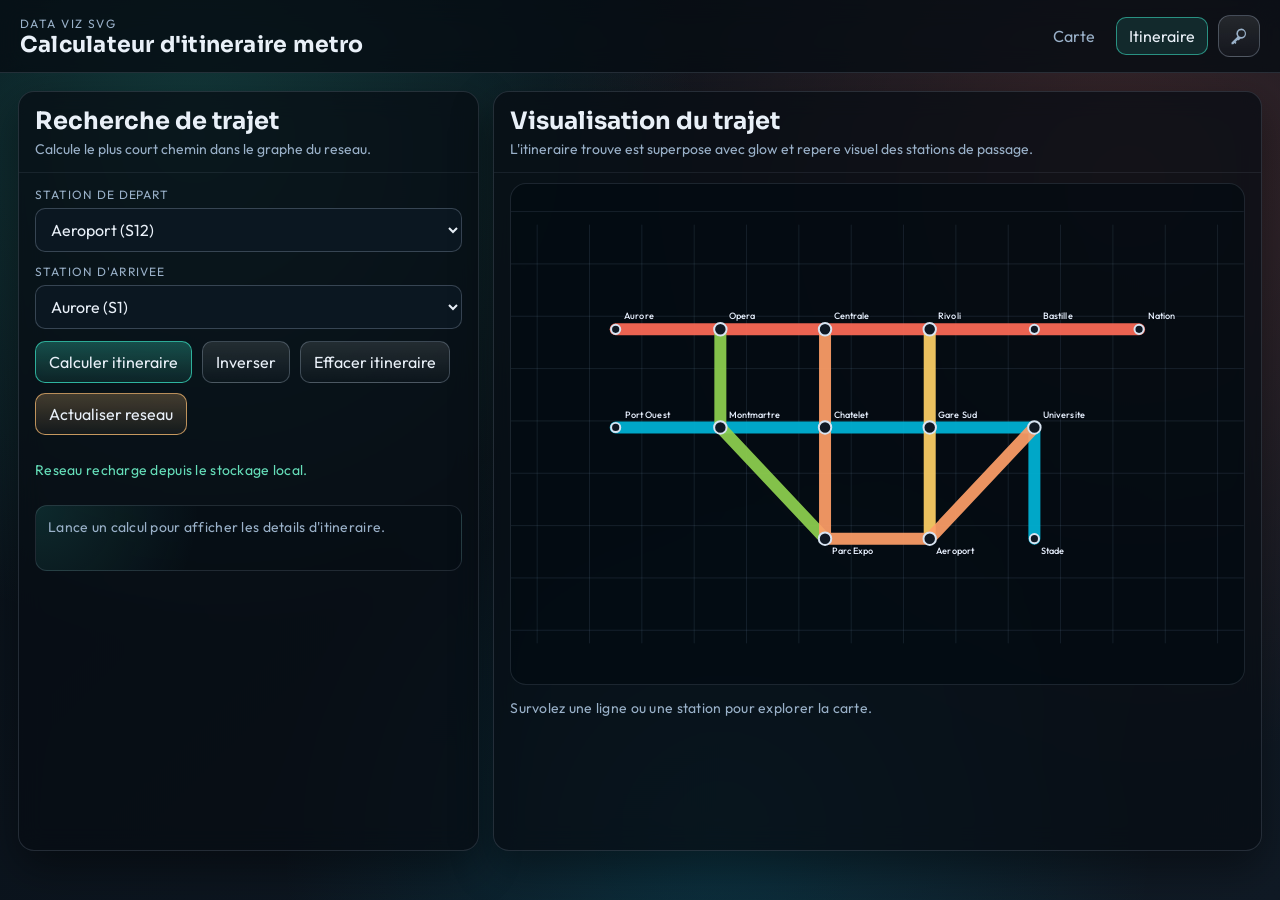
==== route.html @ add994b6 "Initial commit" ====
<!doctype html>
<html lang="fr">
<head>
  <meta charset="UTF-8">
  <meta name="viewport" content="width=device-width, initial-scale=1.0">
  <title>Calcul Itineraire Metro</title>
  <link rel="stylesheet" href="css/base.css">
  <link rel="stylesheet" href="css/map.css">
  <link rel="stylesheet" href="css/route.css">
</head>
<body>
  <div class="page-shell">
    <header class="topbar">
      <div class="brand">
        <p>Data Viz SVG</p>
        <h1>Calculateur d'itineraire metro</h1>
      </div>
      <div class="topbar-actions">
        <nav class="nav-links" aria-label="Navigation principale">
          <a href="index.html">Carte</a>
          <a class="active" href="route.html">Itineraire</a>
        </nav>
        <a class="admin-key-btn" href="admin.html" aria-label="Acceder au panel securise">
          <svg viewBox="0 0 24 24" aria-hidden="true">
            <path d="M14.9 3a6.1 6.1 0 0 0-4.83 9.83L3 19.9V22h2.1l1.5-1.5 1 1 1.4-1.4-1-1L9.9 17h2l1.63-1.63A6.1 6.1 0 1 0 14.9 3zm0 2a4.1 4.1 0 1 1 0 8.2 4.1 4.1 0 0 1 0-8.2z"></path>
          </svg>
        </a>
      </div>
    </header>

    <main class="page-content">
      <div class="route-layout">
        <section class="panel planner-panel">
          <div class="panel-head">
            <h2>Recherche de trajet</h2>
            <p>Calcule le plus court chemin dans le graphe du reseau.</p>
          </div>

          <div class="panel-body">
            <div>
              <label for="start-station">Station de depart</label>
              <select id="start-station"></select>
            </div>

            <div>
              <label for="end-station">Station d'arrivee</label>
              <select id="end-station"></select>
            </div>

            <div class="actions-row">
              <button id="calculate-route" class="primary" type="button">Calculer itineraire</button>
              <button id="invert-route" type="button">Inverser</button>
              <button id="clear-route" type="button">Effacer itineraire</button>
              <button id="reload-network" class="warn" type="button">Actualiser reseau</button>
            </div>

            <p id="planner-message" class="status-text">Selectionne un depart et une arrivee puis lance le calcul.</p>

            <div class="route-output">
              <p id="route-summary" class="status-text route-summary">Lance un calcul pour afficher les details d'itineraire.</p>
              <div id="route-metrics" class="route-metrics hidden">
                <article class="metric-card">
                  <p class="metric-label">Distance</p>
                  <p id="metric-distance" class="metric-value">-</p>
                </article>
                <article class="metric-card">
                  <p class="metric-label">Duree estimee</p>
                  <p id="metric-duration" class="metric-value">-</p>
                </article>
                <article class="metric-card">
                  <p class="metric-label">Correspondances</p>
                  <p id="metric-transfers" class="metric-value">-</p>
                </article>
              </div>
              <div id="route-line-chips" class="route-line-chips"></div>
              <ul id="route-steps" class="route-steps"></ul>
            </div>
          </div>
        </section>

        <section class="panel map-panel">
          <div class="panel-head">
            <h2>Visualisation du trajet</h2>
            <p>L'itineraire trouve est superpose avec glow et repere visuel des stations de passage.</p>
          </div>
          <div class="panel-body">
            <div class="map-shell">
              <svg id="route-map" aria-label="Carte itineraire"></svg>
            </div>
            <p id="route-map-status" class="status-text">Survole une ligne ou une station pour details contextuels.</p>
            <div id="route-tooltip" class="tooltip" aria-hidden="true"></div>
          </div>
        </section>
      </div>
    </main>
  </div>

  <script type="module" src="js/pages/routePage.js"></script>
</body>
</html>
---- css/base.css ----
@import url("https://fonts.googleapis.com/css2?family=Sora:wght@400;600;700&family=Outfit:wght@400;500;600;700&display=swap");

:root {
  --bg-0: #081018;
  --bg-1: #101a25;
  --panel: rgba(7, 13, 20, 0.74);
  --panel-soft: rgba(7, 13, 20, 0.55);
  --panel-border: rgba(208, 228, 255, 0.14);
  --text-main: #e9f0f8;
  --text-muted: #9ab1c9;
  --accent: #39d8bd;
  --accent-2: #ffd166;
  --danger: #ff7f7f;
  --ok: #66dfba;
  --shadow: 0 16px 42px rgba(0, 0, 0, 0.42);
  --radius: 16px;
}

* {
  box-sizing: border-box;
}

html,
body {
  width: 100%;
  min-height: 100%;
  margin: 0;
}

body {
  font-family: "Outfit", "Sora", "Segoe UI", sans-serif;
  color: var(--text-main);
  background:
    radial-gradient(circle at 15% 15%, rgba(57, 216, 189, 0.2), transparent 38%),
    radial-gradient(circle at 88% 20%, rgba(255, 107, 87, 0.18), transparent 44%),
    radial-gradient(circle at 56% 92%, rgba(0, 181, 216, 0.16), transparent 40%),
    linear-gradient(135deg, var(--bg-0), var(--bg-1));
  background-attachment: fixed;
}

a {
  color: inherit;
  text-decoration: none;
}

.page-shell {
  min-height: 100vh;
  display: flex;
  flex-direction: column;
}

.topbar {
  position: sticky;
  top: 0;
  z-index: 30;
  display: flex;
  align-items: center;
  justify-content: space-between;
  gap: 12px;
  padding: 14px 20px;
  border-bottom: 1px solid var(--panel-border);
  background: rgba(6, 12, 19, 0.78);
  backdrop-filter: blur(12px);
}

.brand h1 {
  margin: 0;
  font-size: clamp(16px, 2.4vw, 22px);
  font-family: "Sora", "Outfit", sans-serif;
  letter-spacing: 0.01em;
}

.brand p {
  margin: 2px 0 0;
  color: var(--text-muted);
  font-size: 12px;
  letter-spacing: 0.12em;
  text-transform: uppercase;
}

.nav-links {
  display: flex;
  gap: 8px;
}

.topbar-actions {
  margin-left: auto;
  display: flex;
  align-items: center;
  gap: 10px;
}

.nav-links a {
  padding: 8px 12px;
  border-radius: 10px;
  border: 1px solid transparent;
  color: var(--text-muted);
  transition: border-color 150ms ease, color 150ms ease, background 150ms ease;
}

.nav-links a:hover,
.nav-links a.active {
  border-color: rgba(57, 216, 189, 0.6);
  color: var(--text-main);
  background: rgba(57, 216, 189, 0.13);
}

.admin-key-btn {
  width: 42px;
  height: 42px;
  display: inline-flex;
  align-items: center;
  justify-content: center;
  border-radius: 12px;
  border: 1px solid rgba(208, 228, 255, 0.26);
  color: var(--text-muted);
  background: linear-gradient(180deg, rgba(255, 255, 255, 0.1), rgba(255, 255, 255, 0.03));
  transition: border-color 150ms ease, color 150ms ease, background 150ms ease, transform 150ms ease;
}

.admin-key-btn svg {
  width: 20px;
  height: 20px;
  fill: currentColor;
}

.admin-key-btn:hover,
.admin-key-btn.active {
  color: var(--text-main);
  border-color: rgba(57, 216, 189, 0.8);
  background: linear-gradient(180deg, rgba(57, 216, 189, 0.24), rgba(57, 216, 189, 0.08));
  transform: translateY(-1px);
}

.page-content {
  width: min(1420px, 100%);
  margin: 0 auto;
  padding: 18px;
  flex: 1;
  display: flex;
  flex-direction: column;
  gap: 14px;
}

.panel {
  border: 1px solid var(--panel-border);
  background: var(--panel);
  border-radius: var(--radius);
  box-shadow: var(--shadow);
  backdrop-filter: blur(12px);
}

.panel-head {
  padding: 14px 16px;
  border-bottom: 1px solid rgba(206, 226, 248, 0.08);
}

.panel-head h2,
.panel-head h3 {
  margin: 0;
  font-family: "Sora", "Outfit", sans-serif;
}

.panel-head p {
  margin: 4px 0 0;
  color: var(--text-muted);
  font-size: 14px;
}

.panel-body {
  padding: 14px 16px;
}

.stack {
  display: flex;
  flex-direction: column;
  gap: 10px;
}

.split {
  display: grid;
  gap: 10px;
  grid-template-columns: repeat(2, minmax(0, 1fr));
}

label {
  font-size: 12px;
  text-transform: uppercase;
  letter-spacing: 0.08em;
  color: var(--text-muted);
  display: block;
  margin-bottom: 6px;
}

input,
select,
textarea,
button {
  font: inherit;
}

input,
select,
textarea {
  width: 100%;
  border: 1px solid rgba(196, 217, 239, 0.24);
  background: rgba(13, 24, 36, 0.88);
  color: var(--text-main);
  border-radius: 10px;
  padding: 10px 11px;
}

input:focus,
select:focus,
textarea:focus {
  outline: none;
  border-color: rgba(57, 216, 189, 0.8);
  box-shadow: 0 0 0 3px rgba(57, 216, 189, 0.18);
}

textarea {
  min-height: 100px;
  resize: vertical;
}

.actions-row {
  display: flex;
  gap: 10px;
  flex-wrap: wrap;
}

button {
  border: 1px solid rgba(208, 228, 255, 0.24);
  color: var(--text-main);
  background: linear-gradient(180deg, rgba(255, 255, 255, 0.11), rgba(255, 255, 255, 0.02));
  padding: 10px 13px;
  border-radius: 10px;
  cursor: pointer;
  transition: transform 140ms ease, border-color 140ms ease, background 140ms ease;
}

button:hover {
  transform: translateY(-1px);
  border-color: rgba(57, 216, 189, 0.76);
  background: linear-gradient(180deg, rgba(57, 216, 189, 0.18), rgba(57, 216, 189, 0.06));
}

button:active {
  transform: translateY(0);
}

button.primary {
  border-color: rgba(57, 216, 189, 0.75);
  background: linear-gradient(180deg, rgba(57, 216, 189, 0.3), rgba(57, 216, 189, 0.09));
}

button.warn {
  border-color: rgba(255, 193, 117, 0.7);
  background: linear-gradient(180deg, rgba(255, 193, 117, 0.24), rgba(255, 193, 117, 0.05));
}

button.danger {
  border-color: rgba(255, 127, 127, 0.7);
  background: linear-gradient(180deg, rgba(255, 127, 127, 0.24), rgba(255, 127, 127, 0.05));
}

.status-text {
  color: var(--text-muted);
  font-size: 14px;
  letter-spacing: 0.02em;
}

.hidden {
  display: none !important;
}

table {
  width: 100%;
  border-collapse: collapse;
  font-size: 14px;
}

thead th {
  text-align: left;
  padding: 8px;
  border-bottom: 1px solid rgba(196, 217, 239, 0.24);
  color: var(--text-muted);
  font-weight: 500;
}

tbody td {
  padding: 8px;
  border-bottom: 1px solid rgba(196, 217, 239, 0.12);
}

.badge {
  display: inline-flex;
  align-items: center;
  justify-content: center;
  padding: 2px 8px;
  border-radius: 999px;
  border: 1px solid rgba(57, 216, 189, 0.7);
  background: rgba(57, 216, 189, 0.14);
  color: var(--text-main);
  font-size: 12px;
}

@media (max-width: 900px) {
  .split {
    grid-template-columns: 1fr;
  }

  .topbar {
    flex-direction: column;
    align-items: flex-start;
  }

  .topbar-actions {
    width: 100%;
    justify-content: space-between;
  }
}
---- css/map.css ----
.map-shell {
  position: relative;
  border-radius: 16px;
  overflow: hidden;
  min-height: 500px;
  border: 1px solid rgba(206, 226, 248, 0.12);
  background: rgba(3, 10, 16, 0.64);
}

.mini-map-shell {
  min-height: 380px;
}

#metro-map,
#admin-map,
#route-map {
  width: 100%;
  height: 100%;
  min-height: inherit;
  display: block;
  cursor: grab;
  user-select: none;
  touch-action: none;
}

#metro-map.is-panning,
#admin-map.is-panning,
#route-map.is-panning {
  cursor: grabbing;
}

.tooltip {
  position: fixed;
  z-index: 80;
  pointer-events: none;
  opacity: 0;
  transform: translateY(6px) scale(0.98);
  transition: opacity 120ms ease, transform 120ms ease;
  border: 1px solid rgba(112, 226, 210, 0.5);
  background: rgba(6, 16, 24, 0.95);
  color: #e8f3ff;
  border-radius: 10px;
  padding: 7px 10px;
  font-size: 12px;
  letter-spacing: 0.02em;
  box-shadow: 0 8px 24px rgba(0, 0, 0, 0.4);
}

.tooltip.visible {
  opacity: 1;
  transform: translateY(0) scale(1);
}

.metro-line {
  fill: none;
  stroke-linecap: round;
  stroke-linejoin: round;
  stroke-width: var(--line-width, 12);
  opacity: 0.92;
  transition: opacity 220ms ease, stroke-width 220ms ease, filter 220ms ease;
  vector-effect: non-scaling-stroke;
}

.metro-line.is-dimmed {
  opacity: var(--line-inactive-opacity, 0.2);
}

.metro-line.is-active {
  opacity: 1;
  stroke-width: var(--line-active-width, 16);
  filter: drop-shadow(0 0 7px rgba(255, 255, 255, 0.26));
}

.metro-line-hit {
  fill: none;
  stroke: transparent;
  stroke-width: 26;
  pointer-events: stroke;
  vector-effect: non-scaling-stroke;
}

.route-line {
  fill: none;
  stroke: rgba(255, 255, 255, 0.9);
  stroke-width: 6;
  stroke-dasharray: 9 6;
  stroke-linecap: round;
  stroke-linejoin: round;
  vector-effect: non-scaling-stroke;
  filter: drop-shadow(0 0 8px rgba(255, 255, 255, 0.45));
  animation: routeFlow 1.2s linear infinite;
}

.route-line-glow {
  fill: none;
  stroke: rgba(89, 197, 255, 0.42);
  stroke-width: 14;
  stroke-linecap: round;
  stroke-linejoin: round;
  vector-effect: non-scaling-stroke;
  filter: blur(2px);
}

.station .station-dot {
  transition: opacity 180ms ease, stroke-width 180ms ease, filter 180ms ease;
}

.station .station-hit {
  fill: transparent;
  pointer-events: all;
}

.station .station-label {
  fill: #e7f1ff;
  font-size: var(--station-font-size, 14px);
  font-family: var(--font-family, "Outfit", "Segoe UI", sans-serif);
  font-weight: 500;
  letter-spacing: 0.01em;
  paint-order: stroke;
  stroke: rgba(6, 10, 18, 0.85);
  stroke-width: 3px;
  pointer-events: none;
}

.station.is-dimmed .station-dot,
.station.is-dimmed .station-label {
  opacity: 0.24;
}

.station.is-active .station-dot {
  filter: drop-shadow(0 0 8px rgba(255, 255, 255, 0.38));
  stroke-width: 4.5;
}

.station.is-route .station-dot {
  fill: rgba(255, 255, 255, 0.92);
  stroke: rgba(255, 255, 255, 0.95);
  stroke-width: 5;
  filter: drop-shadow(0 0 8px rgba(89, 197, 255, 0.65));
}

.grid line {
  stroke: rgba(143, 173, 203, 0.13);
  stroke-width: 1;
  vector-effect: non-scaling-stroke;
}

@keyframes routeFlow {
  to {
    stroke-dashoffset: -30;
  }
}
---- css/route.css ----
.route-layout {
  display: grid;
  grid-template-columns: minmax(320px, 0.9fr) minmax(0, 1.5fr);
  gap: 14px;
  min-height: calc(100vh - 140px);
}

.planner-panel .panel-body {
  display: flex;
  flex-direction: column;
  gap: 12px;
}

.route-output {
  border: 1px solid rgba(196, 217, 239, 0.14);
  border-radius: 12px;
  background:
    radial-gradient(circle at 0% 0%, rgba(57, 216, 189, 0.14), transparent 38%),
    rgba(7, 13, 20, 0.55);
  padding: 12px;
  max-height: 320px;
  overflow: auto;
}

.route-summary {
  margin: 0;
}

.route-metrics {
  margin-top: 10px;
  display: grid;
  grid-template-columns: repeat(3, minmax(0, 1fr));
  gap: 9px;
}

.metric-card {
  border: 1px solid rgba(196, 217, 239, 0.2);
  border-radius: 10px;
  background: rgba(10, 19, 30, 0.78);
  padding: 8px;
}

.metric-label {
  margin: 0;
  font-size: 11px;
  text-transform: uppercase;
  letter-spacing: 0.08em;
  color: var(--text-muted);
}

.metric-value {
  margin: 5px 0 0;
  font-size: 18px;
  font-weight: 700;
  font-family: "Sora", "Outfit", sans-serif;
}

.route-line-chips {
  margin-top: 10px;
  display: flex;
  flex-wrap: wrap;
  gap: 6px;
}

.route-line-chip {
  display: inline-flex;
  align-items: center;
  gap: 7px;
  padding: 4px 9px;
  border-radius: 999px;
  border: 1px solid rgba(196, 217, 239, 0.24);
  background: rgba(11, 21, 32, 0.8);
  font-size: 12px;
}

.route-line-chip-color {
  width: 11px;
  height: 11px;
  border-radius: 999px;
  box-shadow: 0 0 0 2px rgba(255, 255, 255, 0.08);
}

.route-steps {
  margin: 12px 0 0;
  padding: 0;
  list-style: none;
  display: flex;
  flex-direction: column;
  gap: 8px;
}

.route-steps li {
  position: relative;
  padding: 10px 10px 10px 14px;
  border-radius: 8px;
  border: 1px solid rgba(196, 217, 239, 0.14);
  background: rgba(13, 24, 36, 0.66);
}

.route-step-main {
  display: flex;
  align-items: center;
  justify-content: space-between;
  gap: 8px;
  font-weight: 500;
}

.route-step-stations {
  flex: 1;
}

.route-step-distance {
  font-size: 12px;
  color: var(--text-muted);
}

.route-step-line {
  margin-top: 6px;
  display: inline-flex;
  align-items: center;
  gap: 7px;
  border: 1px solid rgba(196, 217, 239, 0.24);
  border-radius: 999px;
  padding: 3px 8px;
  font-size: 12px;
}

.route-step-line-dot {
  width: 10px;
  height: 10px;
  border-radius: 50%;
}

.map-panel .panel-body {
  padding-top: 10px;
}

@media (max-width: 1080px) {
  .route-layout {
    grid-template-columns: 1fr;
    min-height: unset;
  }

  .route-metrics {
    grid-template-columns: 1fr;
  }
}
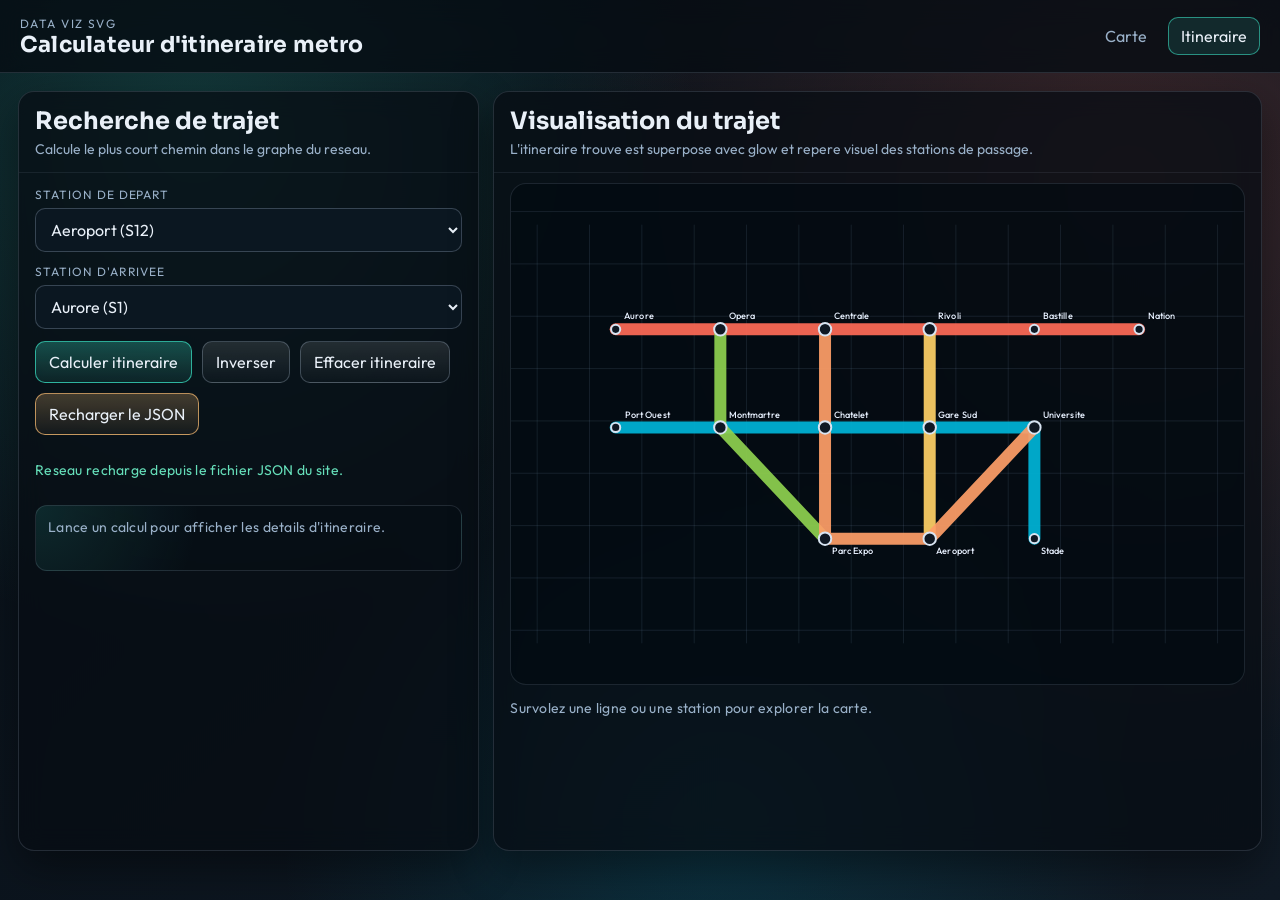
==== commit 9af5001f: "Added services" ====
--- a/route.html
+++ b/route.html
@@ -20,11 +20,6 @@
           <a href="index.html">Carte</a>
           <a class="active" href="route.html">Itineraire</a>
         </nav>
-        <a class="admin-key-btn" href="admin.html" aria-label="Acceder au panel securise">
-          <svg viewBox="0 0 24 24" aria-hidden="true">
-            <path d="M14.9 3a6.1 6.1 0 0 0-4.83 9.83L3 19.9V22h2.1l1.5-1.5 1 1 1.4-1.4-1-1L9.9 17h2l1.63-1.63A6.1 6.1 0 1 0 14.9 3zm0 2a4.1 4.1 0 1 1 0 8.2 4.1 4.1 0 0 1 0-8.2z"></path>
-          </svg>
-        </a>
       </div>
     </header>
 
@@ -51,7 +46,7 @@
               <button id="calculate-route" class="primary" type="button">Calculer itineraire</button>
               <button id="invert-route" type="button">Inverser</button>
               <button id="clear-route" type="button">Effacer itineraire</button>
-              <button id="reload-network" class="warn" type="button">Actualiser reseau</button>
+              <button id="reload-network" class="warn" type="button">Recharger le JSON</button>
             </div>
 
             <p id="planner-message" class="status-text">Selectionne un depart et une arrivee puis lance le calcul.</p>
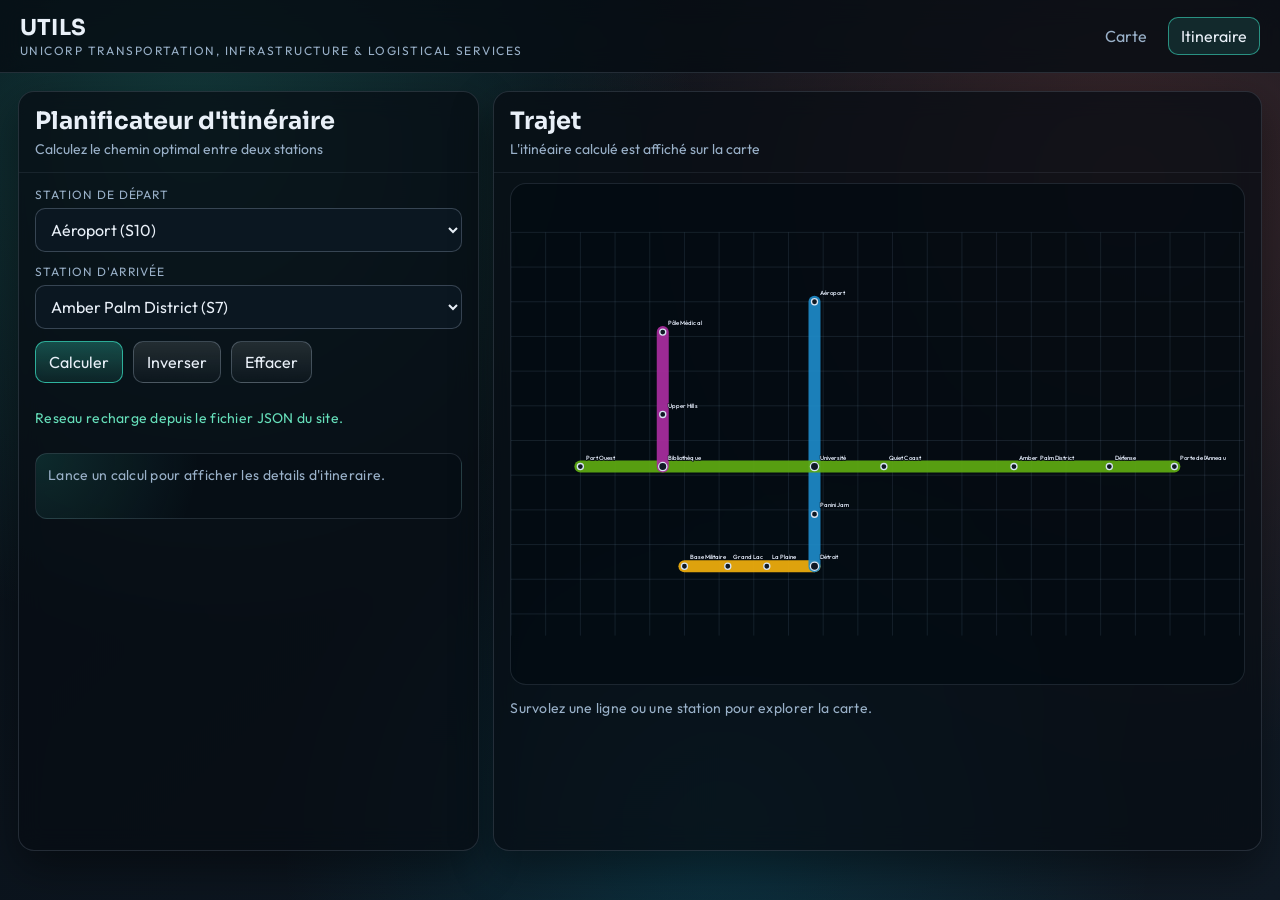
==== commit 0fbb49f6: "Fixed loading errors" ====
--- a/route.html
+++ b/route.html
@@ -12,8 +12,8 @@
   <div class="page-shell">
     <header class="topbar">
       <div class="brand">
-        <p>Data Viz SVG</p>
-        <h1>Calculateur d'itineraire metro</h1>
+        <h1>UTILS</h1>
+        <p>Unicorp Transportation, Infrastructure & Logistical Services</p>
       </div>
       <div class="topbar-actions">
         <nav class="nav-links" aria-label="Navigation principale">
@@ -27,39 +27,39 @@
       <div class="route-layout">
         <section class="panel planner-panel">
           <div class="panel-head">
-            <h2>Recherche de trajet</h2>
-            <p>Calcule le plus court chemin dans le graphe du reseau.</p>
+            <h2>Planificateur d'itinéraire</h2>
+            <p>Calculez le chemin optimal entre deux stations</p>
           </div>
 
           <div class="panel-body">
             <div>
-              <label for="start-station">Station de depart</label>
+              <label for="start-station">Station de départ</label>
               <select id="start-station"></select>
             </div>
 
             <div>
-              <label for="end-station">Station d'arrivee</label>
+              <label for="end-station">Station d'arrivée</label>
               <select id="end-station"></select>
             </div>
 
             <div class="actions-row">
-              <button id="calculate-route" class="primary" type="button">Calculer itineraire</button>
+              <button id="calculate-route" class="primary" type="button">Calculer</button>
               <button id="invert-route" type="button">Inverser</button>
-              <button id="clear-route" type="button">Effacer itineraire</button>
-              <button id="reload-network" class="warn" type="button">Recharger le JSON</button>
+              <button id="clear-route" type="button">Effacer</button>
+              <!-- <button id="reload-network" class="warn" type="button">Recharger les données</button> -->
             </div>
 
-            <p id="planner-message" class="status-text">Selectionne un depart et une arrivee puis lance le calcul.</p>
+            <p id="planner-message" class="status-text">Sélectionnez une station de départ et une station d'arrivée</p>
 
             <div class="route-output">
-              <p id="route-summary" class="status-text route-summary">Lance un calcul pour afficher les details d'itineraire.</p>
+              <p id="route-summary" class="status-text route-summary">Lancez un calcul pour afficher les details d'itineraire</p>
               <div id="route-metrics" class="route-metrics hidden">
                 <article class="metric-card">
                   <p class="metric-label">Distance</p>
                   <p id="metric-distance" class="metric-value">-</p>
                 </article>
                 <article class="metric-card">
-                  <p class="metric-label">Duree estimee</p>
+                  <p class="metric-label">Durée</p>
                   <p id="metric-duration" class="metric-value">-</p>
                 </article>
                 <article class="metric-card">
@@ -75,14 +75,14 @@
 
         <section class="panel map-panel">
           <div class="panel-head">
-            <h2>Visualisation du trajet</h2>
-            <p>L'itineraire trouve est superpose avec glow et repere visuel des stations de passage.</p>
+            <h2>Trajet</h2>
+            <p>L'itinéaire calculé est affiché sur la carte</p>
           </div>
           <div class="panel-body">
             <div class="map-shell">
               <svg id="route-map" aria-label="Carte itineraire"></svg>
             </div>
-            <p id="route-map-status" class="status-text">Survole une ligne ou une station pour details contextuels.</p>
+            <p id="route-map-status" class="status-text">Survolez une ligne ou une station pour afficher les détails</p>
             <div id="route-tooltip" class="tooltip" aria-hidden="true"></div>
           </div>
         </section>
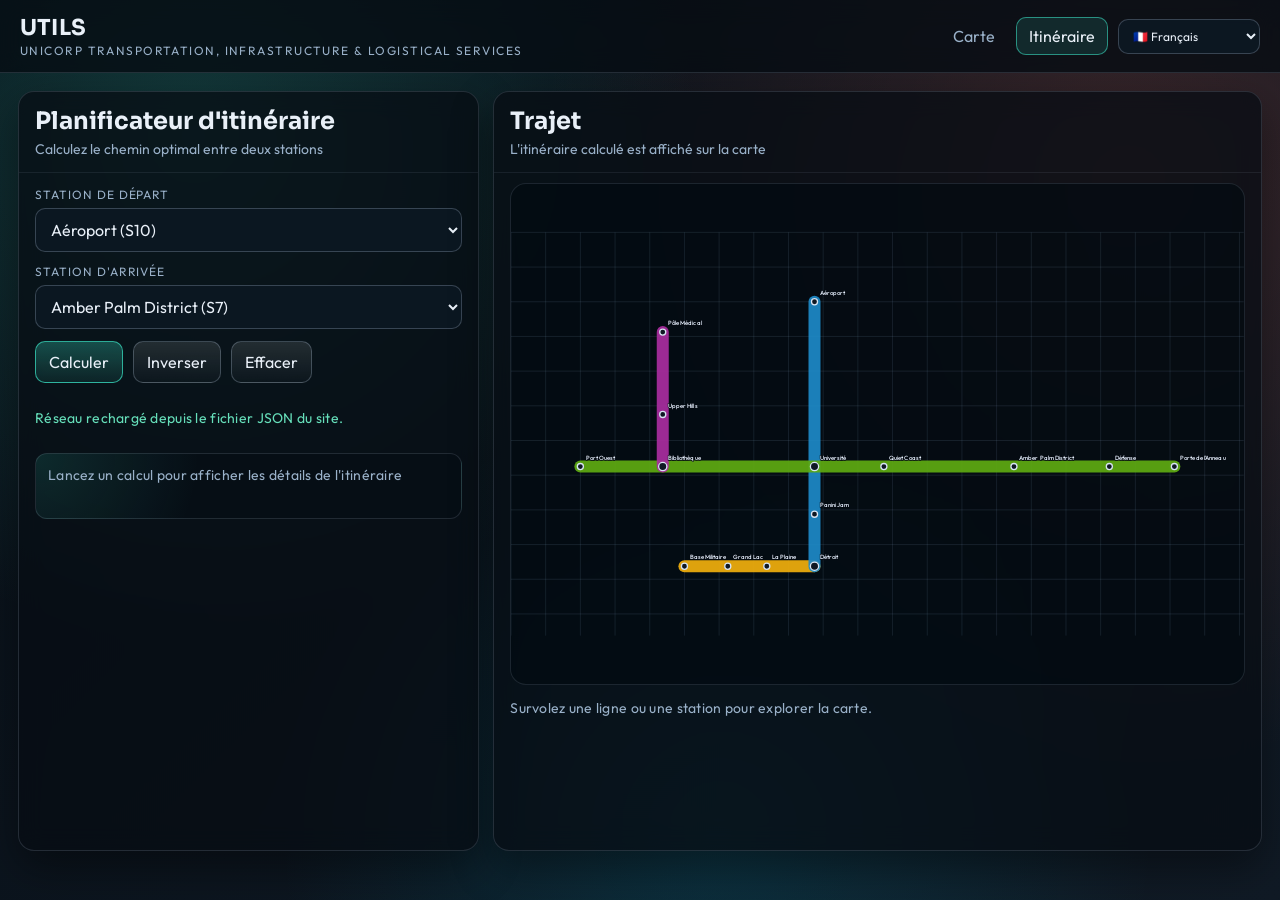
==== commit e5281324: "added language support" ====
--- a/route.html
+++ b/route.html
@@ -3,7 +3,7 @@
 <head>
   <meta charset="UTF-8">
   <meta name="viewport" content="width=device-width, initial-scale=1.0">
-  <title>Calcul Itineraire Metro</title>
+  <title data-i18n="route.title">Calcul d'itinéraire Metro</title>
   <link rel="stylesheet" href="css/base.css">
   <link rel="stylesheet" href="css/map.css">
   <link rel="stylesheet" href="css/route.css">
@@ -16,10 +16,18 @@
         <p>Unicorp Transportation, Infrastructure & Logistical Services</p>
       </div>
       <div class="topbar-actions">
-        <nav class="nav-links" aria-label="Navigation principale">
-          <a href="index.html">Carte</a>
-          <a class="active" href="route.html">Itineraire</a>
+        <nav class="nav-links" aria-label="Navigation principale" data-i18n-aria-label="nav.label">
+          <a href="index.html" data-i18n="nav.map">Carte</a>
+          <a class="active" href="route.html" data-i18n="nav.route">Itineraire</a>
         </nav>
+        <label class="language-picker">
+          <span class="visually-hidden" data-i18n="language.label">Choisir la langue</span>
+          <select id="language-select" aria-label="Choisir la langue">
+            <option value="fr" data-i18n="language.french">🇫🇷 Français</option>
+            <option value="en" data-i18n="language.english">🇬🇧 Anglais</option>
+            <option value="ko" data-i18n="language.korean">🇰🇷 Coréen</option>
+          </select>
+        </label>
       </div>
     </header>
 
@@ -27,43 +35,43 @@
       <div class="route-layout">
         <section class="panel planner-panel">
           <div class="panel-head">
-            <h2>Planificateur d'itinéraire</h2>
-            <p>Calculez le chemin optimal entre deux stations</p>
+            <h2 data-i18n="route.heading">Planificateur d'itinéraire</h2>
+            <p data-i18n="route.description">Calculez le chemin optimal entre deux stations</p>
           </div>
 
           <div class="panel-body">
             <div>
-              <label for="start-station">Station de départ</label>
+              <label for="start-station" data-i18n="route.start">Station de départ</label>
               <select id="start-station"></select>
             </div>
 
             <div>
-              <label for="end-station">Station d'arrivée</label>
+              <label for="end-station" data-i18n="route.end">Station d'arrivée</label>
               <select id="end-station"></select>
             </div>
 
             <div class="actions-row">
-              <button id="calculate-route" class="primary" type="button">Calculer</button>
-              <button id="invert-route" type="button">Inverser</button>
-              <button id="clear-route" type="button">Effacer</button>
+              <button id="calculate-route" class="primary" type="button" data-i18n="route.calculate">Calculer</button>
+              <button id="invert-route" type="button" data-i18n="route.invert">Inverser</button>
+              <button id="clear-route" type="button" data-i18n="route.clear">Effacer</button>
               <!-- <button id="reload-network" class="warn" type="button">Recharger les données</button> -->
             </div>
 
-            <p id="planner-message" class="status-text">Sélectionnez une station de départ et une station d'arrivée</p>
+            <p id="planner-message" class="status-text" data-i18n="route.prompt">Sélectionnez une station de départ et une station d'arrivée</p>
 
             <div class="route-output">
-              <p id="route-summary" class="status-text route-summary">Lancez un calcul pour afficher les details d'itineraire</p>
+              <p id="route-summary" class="status-text route-summary" data-i18n="route.initialSummary">Lancez un calcul pour afficher les détails de l'itinéraire</p>
               <div id="route-metrics" class="route-metrics hidden">
                 <article class="metric-card">
-                  <p class="metric-label">Distance</p>
+                  <p class="metric-label" data-i18n="route.distance">Distance</p>
                   <p id="metric-distance" class="metric-value">-</p>
                 </article>
                 <article class="metric-card">
-                  <p class="metric-label">Durée</p>
+                  <p class="metric-label" data-i18n="route.duration">Durée</p>
                   <p id="metric-duration" class="metric-value">-</p>
                 </article>
                 <article class="metric-card">
-                  <p class="metric-label">Correspondances</p>
+                  <p class="metric-label" data-i18n="route.transfers">Correspondances</p>
                   <p id="metric-transfers" class="metric-value">-</p>
                 </article>
               </div>
@@ -75,14 +83,14 @@
 
         <section class="panel map-panel">
           <div class="panel-head">
-            <h2>Trajet</h2>
-            <p>L'itinéaire calculé est affiché sur la carte</p>
+            <h2 data-i18n="route.mapHeading">Trajet</h2>
+            <p data-i18n="route.mapDescription">L'itinéraire calculé est affiché sur la carte</p>
           </div>
           <div class="panel-body">
             <div class="map-shell">
-              <svg id="route-map" aria-label="Carte itineraire"></svg>
+              <svg id="route-map" aria-label="Carte de l'itinéraire" data-i18n-aria-label="route.mapAlt"></svg>
             </div>
-            <p id="route-map-status" class="status-text">Survolez une ligne ou une station pour afficher les détails</p>
+            <p id="route-map-status" class="status-text" data-i18n="route.mapStatus">Survolez une ligne ou une station pour afficher les détails</p>
             <div id="route-tooltip" class="tooltip" aria-hidden="true"></div>
           </div>
         </section>
--- a/css/base.css
+++ b/css/base.css
@@ -90,6 +90,31 @@
   gap: 10px;
 }
 
+.language-picker {
+  margin: 0;
+  letter-spacing: normal;
+  text-transform: none;
+}
+
+.language-picker select {
+  width: auto;
+  min-width: 142px;
+  padding: 8px 10px;
+  cursor: pointer;
+}
+
+.visually-hidden {
+  position: absolute;
+  width: 1px;
+  height: 1px;
+  padding: 0;
+  margin: -1px;
+  overflow: hidden;
+  clip: rect(0, 0, 0, 0);
+  white-space: nowrap;
+  border: 0;
+}
+
 .nav-links a {
   padding: 8px 12px;
   border-radius: 10px;
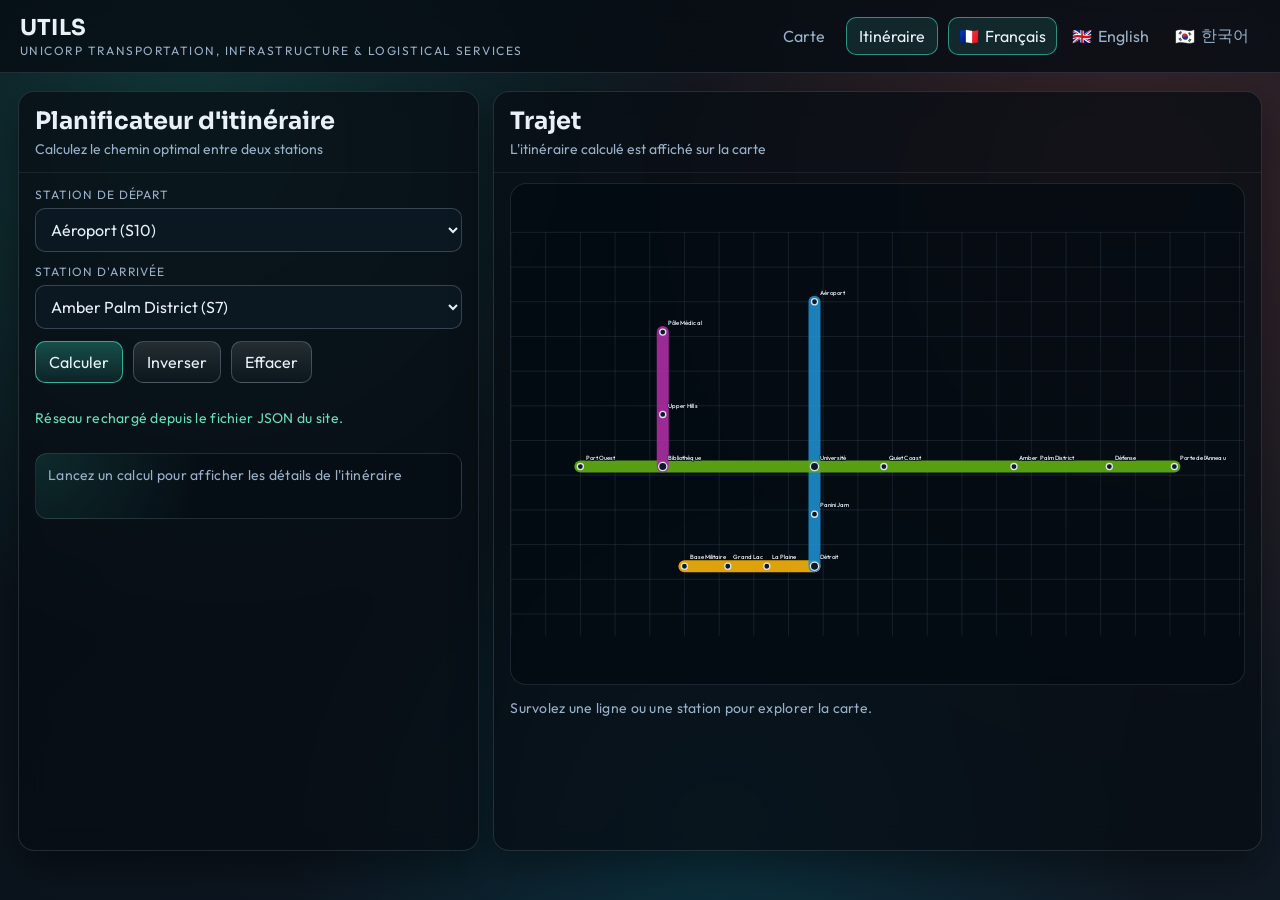
==== commit a751a72b: "fixed language support" ====
--- a/route.html
+++ b/route.html
@@ -3,7 +3,7 @@
 <head>
   <meta charset="UTF-8">
   <meta name="viewport" content="width=device-width, initial-scale=1.0">
-  <title data-i18n="route.title">Calcul d'itinéraire Metro</title>
+  <title data-i18n="route.title">Calcul Itineraire Metro</title>
   <link rel="stylesheet" href="css/base.css">
   <link rel="stylesheet" href="css/map.css">
   <link rel="stylesheet" href="css/route.css">
@@ -20,14 +20,17 @@
           <a href="index.html" data-i18n="nav.map">Carte</a>
           <a class="active" href="route.html" data-i18n="nav.route">Itineraire</a>
         </nav>
-        <label class="language-picker">
-          <span class="visually-hidden" data-i18n="language.label">Choisir la langue</span>
-          <select id="language-select" aria-label="Choisir la langue">
-            <option value="fr" data-i18n="language.french">🇫🇷 Français</option>
-            <option value="en" data-i18n="language.english">🇬🇧 Anglais</option>
-            <option value="ko" data-i18n="language.korean">🇰🇷 Coréen</option>
-          </select>
-        </label>
+        <div class="language-switcher" role="group" aria-label="Choisir la langue" data-i18n-aria-label="language.label">
+          <button class="language-option" type="button" data-language="fr" aria-pressed="false">
+            🇫🇷 <span data-i18n="language.french">Français</span>
+          </button>
+          <button class="language-option" type="button" data-language="en" aria-pressed="false">
+            🇬🇧 <span data-i18n="language.english">English</span>
+          </button>
+          <button class="language-option" type="button" data-language="ko" aria-pressed="false">
+            🇰🇷 <span data-i18n="language.korean">한국어</span>
+          </button>
+        </div>
       </div>
     </header>
 
@@ -60,7 +63,7 @@
             <p id="planner-message" class="status-text" data-i18n="route.prompt">Sélectionnez une station de départ et une station d'arrivée</p>
 
             <div class="route-output">
-              <p id="route-summary" class="status-text route-summary" data-i18n="route.initialSummary">Lancez un calcul pour afficher les détails de l'itinéraire</p>
+              <p id="route-summary" class="status-text route-summary" data-i18n="route.initialSummary">Lancez un calcul pour afficher les details d'itineraire</p>
               <div id="route-metrics" class="route-metrics hidden">
                 <article class="metric-card">
                   <p class="metric-label" data-i18n="route.distance">Distance</p>
@@ -88,7 +91,7 @@
           </div>
           <div class="panel-body">
             <div class="map-shell">
-              <svg id="route-map" aria-label="Carte de l'itinéraire" data-i18n-aria-label="route.mapAlt"></svg>
+              <svg id="route-map" aria-label="Carte itineraire" data-i18n-aria-label="route.mapAlt"></svg>
             </div>
             <p id="route-map-status" class="status-text" data-i18n="route.mapStatus">Survolez une ligne ou une station pour afficher les détails</p>
             <div id="route-tooltip" class="tooltip" aria-hidden="true"></div>
--- a/css/base.css
+++ b/css/base.css
@@ -83,36 +83,37 @@
   gap: 8px;
 }
 
+.language-switcher {
+  display: flex;
+  flex-wrap: wrap;
+  align-items: center;
+  gap: 4px;
+}
+
+.language-option {
+  display: inline-flex;
+  align-items: center;
+  gap: 6px;
+  padding: 8px 10px;
+  border-color: transparent;
+  color: var(--text-muted);
+  background: transparent;
+  white-space: nowrap;
+}
+
+.language-option:hover,
+.language-option[aria-pressed="true"] {
+  border-color: rgba(57, 216, 189, 0.6);
+  color: var(--text-main);
+  background: rgba(57, 216, 189, 0.13);
+}
+
 .topbar-actions {
   margin-left: auto;
   display: flex;
+  flex-wrap: wrap;
   align-items: center;
   gap: 10px;
-}
-
-.language-picker {
-  margin: 0;
-  letter-spacing: normal;
-  text-transform: none;
-}
-
-.language-picker select {
-  width: auto;
-  min-width: 142px;
-  padding: 8px 10px;
-  cursor: pointer;
-}
-
-.visually-hidden {
-  position: absolute;
-  width: 1px;
-  height: 1px;
-  padding: 0;
-  margin: -1px;
-  overflow: hidden;
-  clip: rect(0, 0, 0, 0);
-  white-space: nowrap;
-  border: 0;
 }
 
 .nav-links a {
@@ -345,3 +346,21 @@
     justify-content: space-between;
   }
 }
+
+@media (max-width: 600px) {
+  .topbar-actions {
+    flex-direction: column;
+    align-items: stretch;
+  }
+
+  .language-switcher {
+    width: 100%;
+  }
+
+  .language-option {
+    flex: 1;
+    justify-content: center;
+    padding-right: 6px;
+    padding-left: 6px;
+  }
+}
